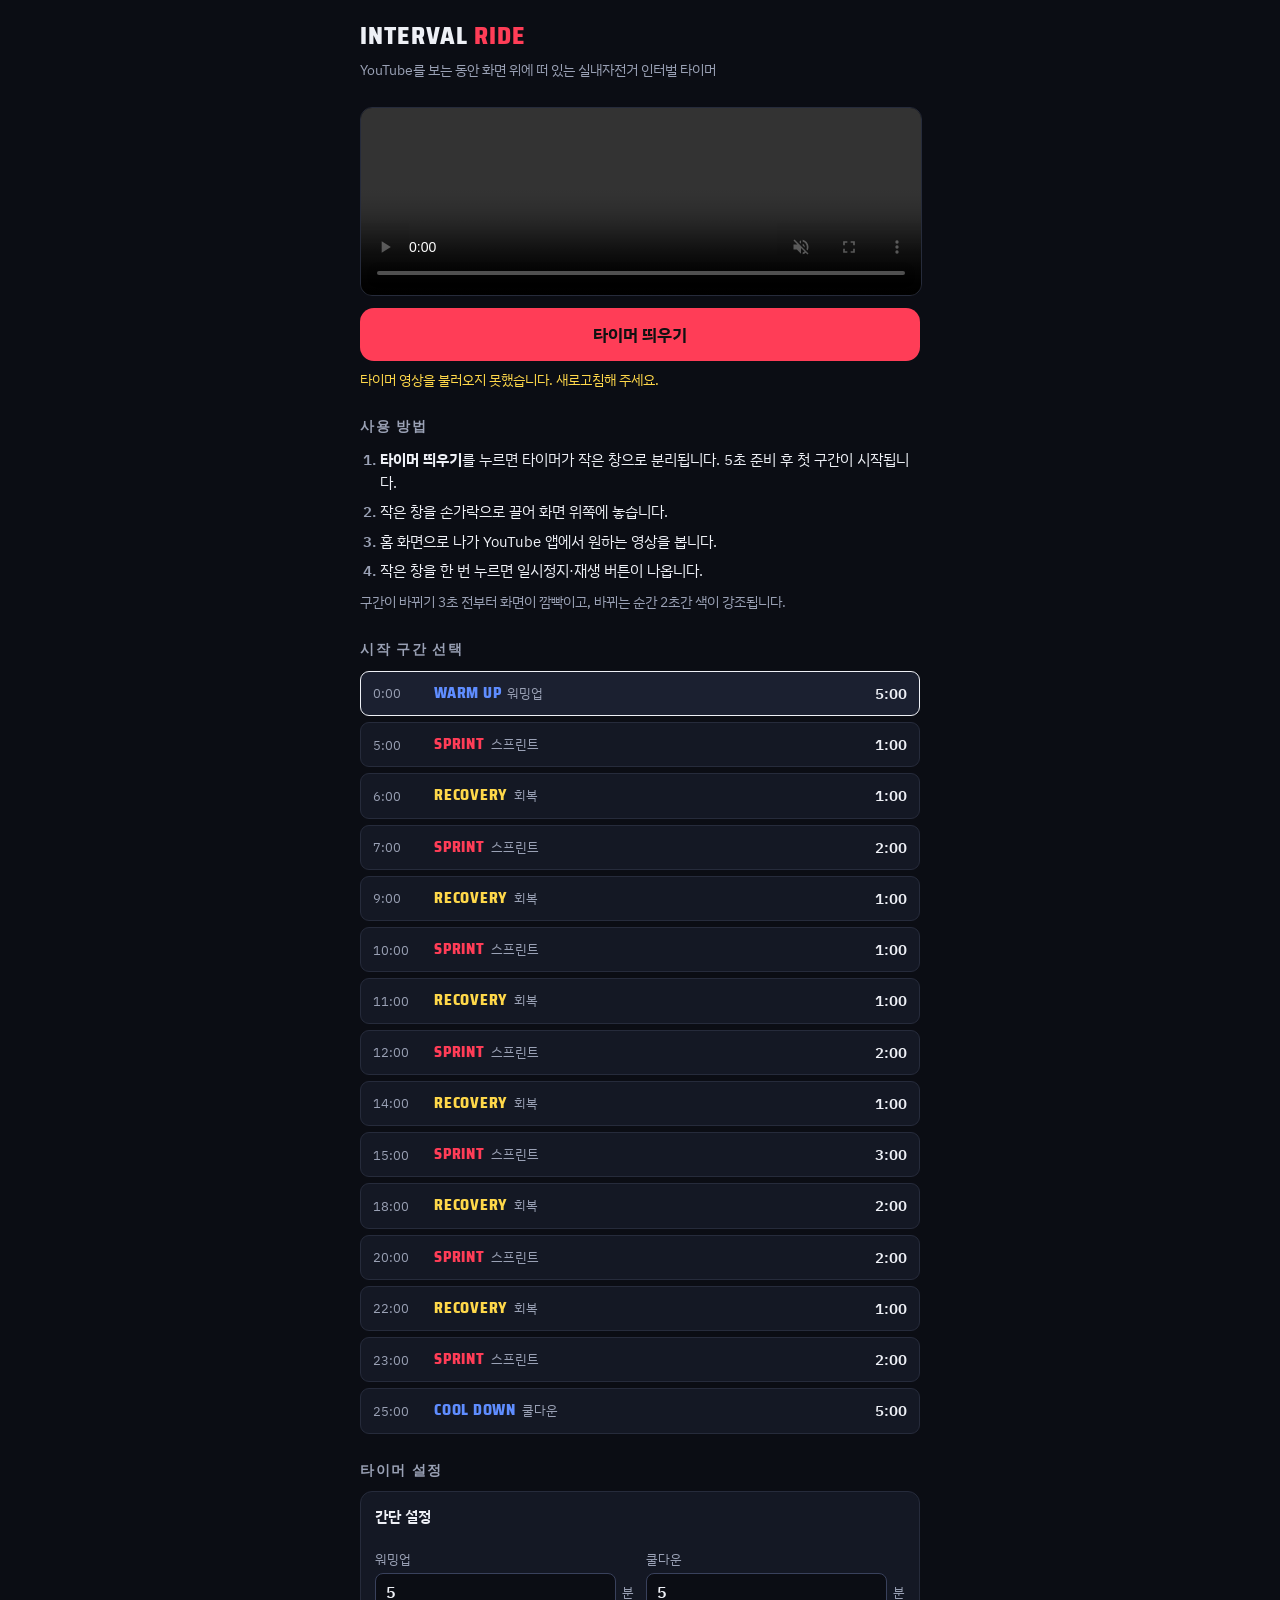
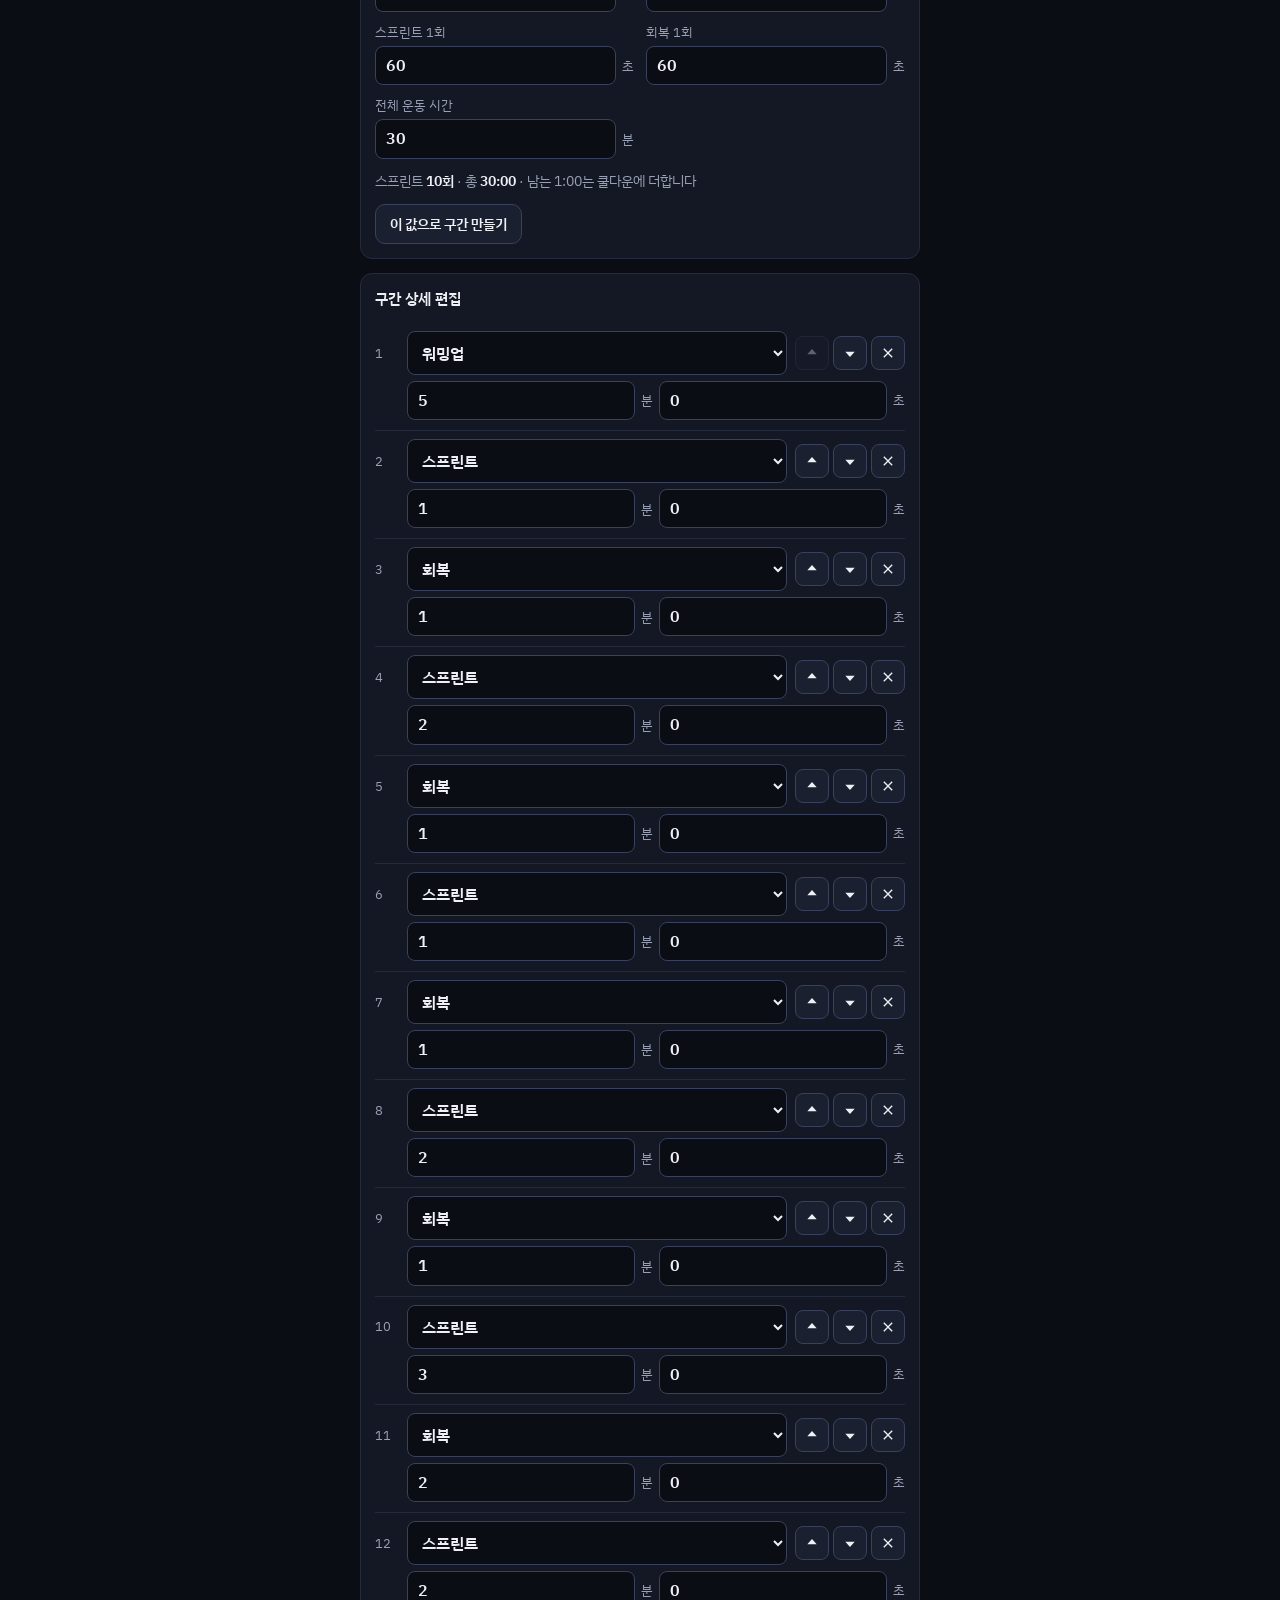
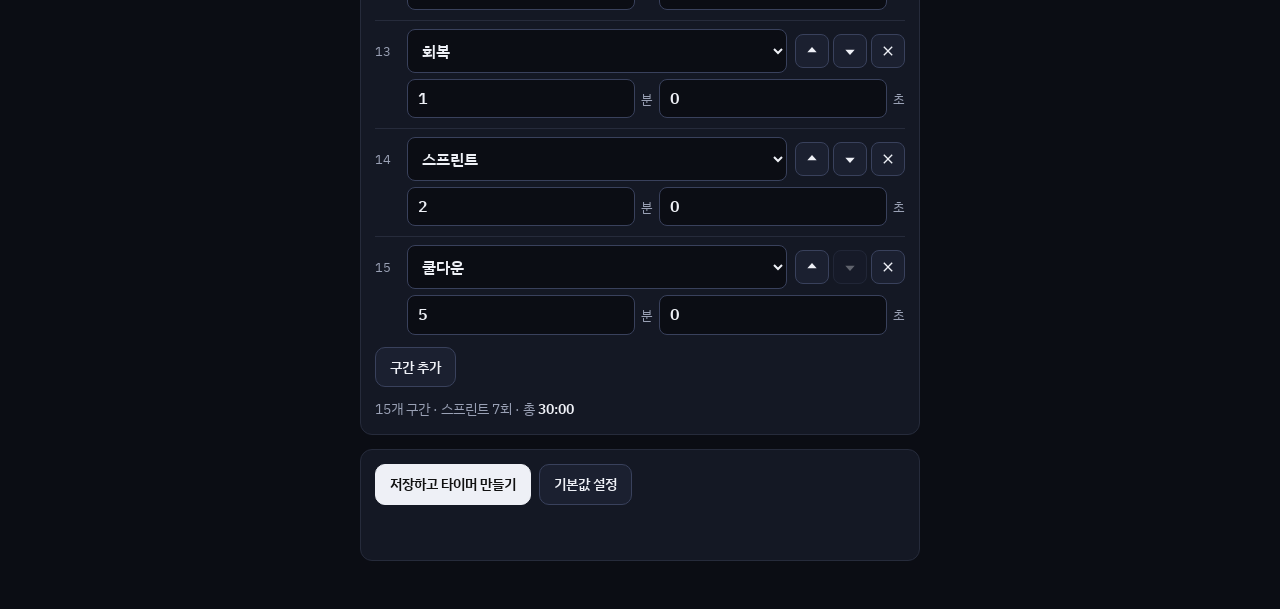
==== docs/index.html @ 30e79ac6 "Add standalone web app build for use without Claude mobile/build_app.py wraps the artifact page into" ====
<!doctype html>
<html lang="ko">
<head>
<meta charset="utf-8">
<meta name="viewport" content="width=device-width, initial-scale=1, viewport-fit=cover">
<meta name="apple-mobile-web-app-title" content="인터벌">
<meta name="theme-color" content="#0b0d14">
<link rel="apple-touch-icon" href="apple-touch-icon.png">
<link rel="manifest" href="manifest.webmanifest">
<style>html,body{margin:0}:root{padding-top:env(safe-area-inset-top,0px);padding-bottom:env(safe-area-inset-bottom,0px)}[hidden]{display:none!important}</style>
</head>
<body>
<title>Interval Ride</title>
<link rel="preconnect" href="https://fonts.googleapis.com">
<link rel="preconnect" href="https://fonts.gstatic.com" crossorigin>
<link rel="stylesheet" href="https://fonts.googleapis.com/css2?family=IBM+Plex+Sans+KR:wght@400;600&family=Saira+Semi+Condensed:wght@600;800&display=swap">
<style>
  /* 휴대폰 한 화면: 타이머 미리보기 → 띄우기 → 사용법 → 시작 구간 → 타이머 설정. 실내 운동용이라 어두운 테마 하나로 고정 */
  :root {
    --bg: #0b0d14;
    --panel: #141824;
    --panel-2: #1b2030;
    --line: #262b3b;
    --line-2: #39415c;
    --fg: #eef0f6;
    --muted: #9aa1b5;
    --warm: #5f8dff;
    --sprint: #ff3d57;
    --rec: #ffd84a;
    --ok: #4fe3a1;
    --font-display: "Saira Semi Condensed", "Arial Narrow", system-ui, sans-serif;
    --font-body: "IBM Plex Sans KR", "Apple SD Gothic Neo", "Malgun Gothic", system-ui, sans-serif;
    color-scheme: dark;
  }
  body { background: var(--bg); color: var(--fg); font-family: var(--font-body); font-size: 15px; line-height: 1.55; }
  .wrap { max-width: 560px; margin: 0 auto; padding-inline: 16px; padding-block: 18px 48px; display: flex; flex-direction: column; gap: 26px; }
  h1 { margin: 0; font-family: var(--font-display); font-weight: 800; font-size: 24px; letter-spacing: 0.04em; text-transform: uppercase; }
  h1 span { color: var(--sprint); }
  .lead { margin: 4px 0 0; color: var(--muted); font-size: 14px; }
  h2 { margin: 0 0 10px; font-family: var(--font-display); font-weight: 600; font-size: 14px; letter-spacing: 0.12em; text-transform: uppercase; color: var(--muted); }
  h3 { margin: 0 0 8px; font-size: 14.5px; font-weight: 600; }
  video { display: block; width: 100%; max-width: 100%; aspect-ratio: 3 / 1; background: #000; border-radius: 12px; border: 1px solid var(--line); }

  button { font-family: var(--font-body); }
  button:focus-visible, input:focus-visible, select:focus-visible { outline: 2px solid var(--fg); outline-offset: 2px; }
  .go {
    font-weight: 700; font-size: 17px; line-height: 1;
    color: #111; background: var(--sprint);
    border: 0; border-radius: 14px; padding: 18px; width: 100%; cursor: pointer;
  }
  .go:active { filter: brightness(0.92); }
  .go:disabled { background: var(--line-2); color: var(--muted); cursor: default; }
  .btn {
    font-weight: 600; font-size: 14px; line-height: 1.2;
    color: var(--fg); background: var(--panel-2);
    border: 1px solid var(--line-2); border-radius: 10px; padding: 11px 14px; cursor: pointer;
  }
  .btn.primary { background: var(--fg); color: #111; border-color: var(--fg); }
  .btn:disabled { opacity: 0.5; cursor: default; }
  .status { margin: 8px 0 0; min-height: 1.5em; font-size: 14px; color: var(--muted); }
  .status.err { color: var(--rec); }
  .status.ok { color: var(--ok); }

  ol.steps { margin: 0; padding-left: 1.3em; display: flex; flex-direction: column; gap: 6px; }
  ol.steps li::marker { color: var(--muted); font-weight: 600; }
  .note { margin: 10px 0 0; font-size: 13.5px; color: var(--muted); }

  .phases { list-style: none; margin: 0; padding: 0; display: flex; flex-direction: column; gap: 6px; }
  .phase {
    all: unset; box-sizing: border-box; width: 100%; cursor: pointer;
    display: grid; grid-template-columns: 3.4em 1fr auto; align-items: center; gap: 10px;
    padding: 10px 12px; border-radius: 9px;
    background: var(--panel); border: 1px solid var(--line);
    font-variant-numeric: tabular-nums;
  }
  .phase:focus-visible { outline: 2px solid var(--fg); outline-offset: 2px; }
  .phase .at { color: var(--muted); font-size: 13px; }
  .phase .name { font-family: var(--font-display); font-weight: 800; letter-spacing: 0.05em; }
  .phase .name small { font-family: var(--font-body); font-weight: 400; letter-spacing: 0; color: var(--muted); margin-left: 6px; font-size: 12.5px; }
  .phase .dur { font-weight: 600; }
  .is-now .phase { border-color: var(--fg); background: var(--panel-2); }
  .k-warmup, .k-cooldown { color: var(--warm); }
  .k-sprint { color: var(--sprint); }
  .k-recovery { color: var(--rec); }

  /* 설정 */
  .card { background: var(--panel); border: 1px solid var(--line); border-radius: 12px; padding: 14px; display: flex; flex-direction: column; gap: 12px; }
  .grid { display: grid; grid-template-columns: repeat(2, minmax(0, 1fr)); gap: 10px 12px; }
  .field { display: flex; flex-direction: column; gap: 4px; min-width: 0; }
  .field label { font-size: 13px; color: var(--muted); }
  .unit { display: flex; align-items: center; gap: 6px; }
  .unit span { color: var(--muted); font-size: 13px; }
  input[type="number"], select {
    font: 600 16px/1.2 var(--font-body);
    color: var(--fg); background: var(--bg);
    border: 1px solid var(--line-2); border-radius: 8px;
    padding: 9px 10px; width: 100%; min-width: 0; box-sizing: border-box;
    font-variant-numeric: tabular-nums;
  }
  .summary { margin: 0; font-size: 13.5px; color: var(--muted); }
  .summary b { color: var(--fg); font-weight: 600; }
  .actions { display: flex; flex-wrap: wrap; gap: 8px; }

  .edit-list { list-style: none; margin: 0; padding: 0; display: flex; flex-direction: column; gap: 8px; }
  .edit-row {
    display: grid;
    grid-template-columns: 1.6em minmax(0, 1fr) auto;
    grid-template-areas: "no kind tools" ". time time";
    gap: 6px 8px;
    align-items: center;
    padding-bottom: 10px;
    border-bottom: 1px solid var(--line);
  }
  .edit-row:last-child { border-bottom: 0; padding-bottom: 0; }
  .edit-row .no { grid-area: no; color: var(--muted); font-size: 13px; font-variant-numeric: tabular-nums; }
  .edit-row select { grid-area: kind; }
  .edit-row .time { grid-area: time; display: grid; grid-template-columns: minmax(0, 1fr) auto minmax(0, 1fr) auto; gap: 6px; align-items: center; }
  .edit-row .time span { color: var(--muted); font-size: 13px; }
  .edit-row .tools { grid-area: tools; display: flex; gap: 4px; }
  .icon-btn {
    width: 34px; height: 34px; display: grid; place-items: center;
    color: var(--fg); background: var(--panel-2);
    border: 1px solid var(--line-2); border-radius: 8px; cursor: pointer; padding: 0;
  }
  .icon-btn svg { width: 16px; height: 16px; fill: currentColor; }
  .icon-btn:disabled { opacity: 0.35; cursor: default; }

  progress { width: 100%; height: 8px; accent-color: var(--sprint); }
  .confirm { display: flex; flex-wrap: wrap; gap: 8px; align-items: center; font-size: 14px; }

  [hidden] { display: none !important; }
</style>

<div class="wrap">
  <header>
    <h1>Interval <span>Ride</span></h1>
    <p class="lead">YouTube를 보는 동안 화면 위에 떠 있는 실내자전거 인터벌 타이머</p>
  </header>

  <section aria-label="타이머">
    <video id="v" src="interval-ride-pip.mp4" muted playsinline webkit-playsinline preload="auto" controls></video>
    <div style="margin-top:12px">
      <button type="button" class="go" id="go">타이머 띄우기</button>
      <p class="status" id="status" role="status"></p>
    </div>
  </section>

  <section>
    <h2>사용 방법</h2>
    <ol class="steps">
      <li><b>타이머 띄우기</b>를 누르면 타이머가 작은 창으로 분리됩니다. 5초 준비 후 첫 구간이 시작됩니다.</li>
      <li>작은 창을 손가락으로 끌어 화면 위쪽에 놓습니다.</li>
      <li>홈 화면으로 나가 YouTube 앱에서 원하는 영상을 봅니다.</li>
      <li>작은 창을 한 번 누르면 일시정지·재생 버튼이 나옵니다.</li>
    </ol>
    <p class="note">구간이 바뀌기 3초 전부터 화면이 깜빡이고, 바뀌는 순간 2초간 색이 강조됩니다.</p>
  </section>

  <section>
    <h2 id="phases-h">시작 구간 선택</h2>
    <ol class="phases" id="phases" aria-labelledby="phases-h"></ol>
  </section>

  <section>
    <h2>타이머 설정</h2>
    <div style="display:flex;flex-direction:column;gap:14px">

      <div class="card">
        <h3>간단 설정</h3>
        <div class="grid">
          <div class="field">
            <label for="q-warm">워밍업</label>
            <div class="unit"><input type="number" id="q-warm" min="0" max="30" step="1" inputmode="numeric" value="5"><span>분</span></div>
          </div>
          <div class="field">
            <label for="q-cool">쿨다운</label>
            <div class="unit"><input type="number" id="q-cool" min="0" max="30" step="1" inputmode="numeric" value="5"><span>분</span></div>
          </div>
          <div class="field">
            <label for="q-sprint">스프린트 1회</label>
            <div class="unit"><input type="number" id="q-sprint" min="5" max="600" step="5" inputmode="numeric" value="60"><span>초</span></div>
          </div>
          <div class="field">
            <label for="q-rec">회복 1회</label>
            <div class="unit"><input type="number" id="q-rec" min="5" max="600" step="5" inputmode="numeric" value="60"><span>초</span></div>
          </div>
          <div class="field">
            <label for="q-total">전체 운동 시간</label>
            <div class="unit"><input type="number" id="q-total" min="5" max="120" step="1" inputmode="numeric" value="30"><span>분</span></div>
          </div>
        </div>
        <p class="summary" id="q-summary"></p>
        <div class="actions">
          <button type="button" class="btn" id="q-apply">이 값으로 구간 만들기</button>
        </div>
      </div>

      <div class="card">
        <h3>구간 상세 편집</h3>
        <ol class="edit-list" id="edit-list"></ol>
        <div class="actions">
          <button type="button" class="btn" id="add">구간 추가</button>
        </div>
        <p class="summary" id="e-summary"></p>
      </div>

      <div class="card">
        <div class="actions">
          <button type="button" class="btn primary" id="build">저장하고 타이머 만들기</button>
          <button type="button" class="btn" id="reset">기본값 설정</button>
        </div>
        <div class="confirm" id="reset-confirm" hidden>
          <span>원본 영상 구성(30분, 15구간)으로 되돌릴까요?</span>
          <button type="button" class="btn" id="reset-yes">되돌리기</button>
          <button type="button" class="btn" id="reset-no">취소</button>
        </div>
        <progress id="prog" max="1" value="0" hidden></progress>
        <p class="status" id="b-status" role="status"></p>
      </div>
    </div>
  </section>
</div>

<script>
(function () {
  'use strict';

  // ---------- 기본 구성 (원본 영상과 동일, 총 30분) ----------
  var DEFAULT = [
    ['warmup', 300], ['sprint', 60], ['recovery', 60], ['sprint', 120], ['recovery', 60],
    ['sprint', 60], ['recovery', 60], ['sprint', 120], ['recovery', 60], ['sprint', 180],
    ['recovery', 120], ['sprint', 120], ['recovery', 60], ['sprint', 120], ['cooldown', 300]
  ];
  var LEAD = 5, TAIL = 10, FPS = 2;
  var KINDS = {
    warmup: { label: 'WARM UP', ko: '워밍업', color: '#5f8dff' },
    sprint: { label: 'SPRINT', ko: '스프린트', color: '#ff3d57' },
    recovery: { label: 'RECOVERY', ko: '회복', color: '#ffd84a' },
    cooldown: { label: 'COOL DOWN', ko: '쿨다운', color: '#5f8dff' }
  };
  var STORE = 'intervalRide.program';
  var MAX_TOTAL = 120 * 60;

  var $ = function (id) { return document.getElementById(id); };
  var v = $('v'), go = $('go'), statusEl = $('status'), list = $('phases');

  function say(el, msg, kind) { el.textContent = msg; el.className = 'status' + (kind ? ' ' + kind : ''); }
  function mmss(s) { return Math.floor(s / 60) + ':' + String(s % 60).padStart(2, '0'); }
  function totalOf(p) { return p.reduce(function (a, x) { return a + x[1]; }, 0); }
  function isDefault(p) { return JSON.stringify(p) === JSON.stringify(DEFAULT); }
  function startsOf(p) { var s = [], a = 0; p.forEach(function (x) { s.push(a); a += x[1]; }); return s; }
  function clone(p) { return p.map(function (x) { return [x[0], x[1]]; }); }

  function valid(p) {
    if (!Array.isArray(p) || !p.length) return false;
    return p.every(function (x) { return KINDS[x[0]] && x[1] >= 1 && x[1] <= 3600; }) && totalOf(p) <= MAX_TOTAL;
  }

  // 저장된 구성 (타이머로 쓰이는 것) 과 편집 중인 구성
  var active = DEFAULT;
  try {
    var saved = JSON.parse(localStorage.getItem(STORE) || 'null');
    if (valid(saved)) active = saved;
  } catch (e) { /* 기본값 사용 */ }
  var draft = clone(active);

  // ---------- 시작 구간 목록 ----------
  var rows = [];
  function renderPhases() {
    list.innerHTML = '';
    var st = startsOf(active);
    rows = active.map(function (p, i) {
      var li = document.createElement('li');
      var b = document.createElement('button');
      b.type = 'button';
      b.className = 'phase';
      b.innerHTML = '<span class="at">' + mmss(st[i]) + '</span>' +
        '<span class="name k-' + p[0] + '">' + KINDS[p[0]].label + '<small>' + KINDS[p[0]].ko + '</small></span>' +
        '<span class="dur">' + mmss(p[1]) + '</span>';
      b.addEventListener('click', function () {
        if (!v.src) return;
        v.currentTime = i === 0 ? 0 : LEAD + st[i];
        say(statusEl, KINDS[p[0]].label + ' (' + mmss(st[i]) + ')부터 시작하도록 맞췄습니다. 타이머 띄우기를 누르세요.');
        highlight();
      });
      li.appendChild(b);
      list.appendChild(li);
      return li;
    });
    highlight();
  }
  function highlight() {
    var st = startsOf(active), e = v.currentTime - LEAD, idx = 0;
    for (var i = 0; i < st.length; i++) if (st[i] <= e) idx = i;
    rows.forEach(function (li, i) { li.classList.toggle('is-now', i === idx); });
  }
  v.addEventListener('timeupdate', highlight);

  // ---------- 작은 창(PiP) ----------
  var PIP_OK = '작은 창으로 띄웠습니다. 위쪽으로 옮긴 뒤 YouTube를 여세요.';
  go.addEventListener('click', function () {
    v.muted = true;
    var playing = v.play();
    if (playing && playing.catch) playing.catch(function () {});
    try {
      if (typeof v.webkitSupportsPresentationMode === 'function' && v.webkitSupportsPresentationMode('picture-in-picture')) {
        v.webkitSetPresentationMode('picture-in-picture');
        say(statusEl, PIP_OK);
        return;
      }
      if (document.pictureInPictureEnabled && typeof v.requestPictureInPicture === 'function') {
        v.requestPictureInPicture().then(function () { say(statusEl, PIP_OK); }, pipFail);
        return;
      }
    } catch (e) { /* 아래 안내 */ }
    // Safari에서 페이지가 claude.ai 안에 들어가 있으면 작은 창을 바로 열 수 없음 → 전체화면 플레이어로 열고 그 안의 PiP 버튼을 쓰게 함
    if (openFullscreen()) {
      say(statusEl, '전체화면 플레이어가 열렸습니다. 왼쪽 위의 작은 창(PiP) 버튼을 누르면 타이머가 작은 창으로 떠 있습니다.');
      return;
    }
    pipFail();
  });
  function openFullscreen() {
    try {
      if (typeof v.webkitEnterFullscreen === 'function') { v.webkitEnterFullscreen(); return true; }
      if (typeof v.requestFullscreen === 'function') { v.requestFullscreen().catch(function () {}); return true; }
    } catch (e) { /* 아래 안내 */ }
    return false;
  }
  function pipFail() {
    say(statusEl, '이 화면에서는 작은 창을 바로 열 수 없습니다. 영상 왼쪽 위의 전체화면 버튼을 누른 뒤, 전체화면 플레이어의 작은 창(PiP) 버튼을 눌러 주세요.', 'err');
  }
  v.addEventListener('enterpictureinpicture', function () { say(statusEl, PIP_OK); });
  v.addEventListener('error', function () {
    if (v.getAttribute('src')) say(statusEl, '타이머 영상을 불러오지 못했습니다. 새로고침해 주세요.', 'err');
  });

  // ---------- 간단 설정 ----------
  var qIds = ['q-warm', 'q-cool', 'q-sprint', 'q-rec', 'q-total'];
  function num(id) { var n = parseInt($(id).value, 10); return isFinite(n) ? n : 0; }
  function quickProgram() {
    var warm = Math.max(0, num('q-warm')) * 60, cool = Math.max(0, num('q-cool')) * 60;
    var sp = Math.max(5, num('q-sprint')), rc = Math.max(5, num('q-rec'));
    var total = Math.min(MAX_TOTAL, Math.max(1, num('q-total')) * 60);
    var room = total - warm - cool;
    var rounds = Math.floor((room + rc) / (sp + rc)); // 마지막 스프린트 뒤 회복은 생략 가능
    if (rounds < 1) return { error: '전체 운동 시간이 워밍업과 쿨다운을 더한 시간보다 길어야 합니다.' };
    var p = [];
    if (warm) p.push(['warmup', warm]);
    for (var i = 0; i < rounds; i++) {
      p.push(['sprint', sp]);
      if (i < rounds - 1) p.push(['recovery', rc]);
    }
    var used = totalOf(p) + cool;
    var extra = total - used; // 남는 시간은 쿨다운에 더해 전체 시간을 정확히 맞춤
    if (cool + extra > 0) p.push(['cooldown', cool + extra]);
    return { program: p, rounds: rounds, extra: extra };
  }
  function renderQuick() {
    var r = quickProgram();
    var el = $('q-summary');
    if (r.error) { el.textContent = r.error; return; }
    el.innerHTML = '스프린트 <b>' + r.rounds + '회</b> · 총 <b>' + mmss(totalOf(r.program)) + '</b>' +
      (r.extra > 0 ? ' · 남는 ' + mmss(r.extra) + '는 쿨다운에 더합니다' : '');
  }
  qIds.forEach(function (id) { $(id).addEventListener('input', renderQuick); });
  $('q-apply').addEventListener('click', function () {
    var r = quickProgram();
    if (r.error) { say($('b-status'), r.error, 'err'); return; }
    draft = r.program;
    renderEditor();
    say($('b-status'), '구간 상세 편집에 반영했습니다. 확인 후 저장하고 타이머 만들기를 누르세요.');
  });

  // ---------- 상세 편집 ----------
  var ICON = {
    up: '<svg viewBox="0 0 24 24"><path d="M12 6l7 8h-14z"/></svg>',
    down: '<svg viewBox="0 0 24 24"><path d="M12 18l-7-8h14z"/></svg>',
    del: '<svg viewBox="0 0 24 24"><path d="M6.4 5 12 10.6 17.6 5 19 6.4 13.4 12l5.6 5.6-1.4 1.4-5.6-5.6L6.4 19 5 17.6l5.6-5.6L5 6.4z"/></svg>'
  };
  var editList = $('edit-list');
  function renderEditor() {
    editList.innerHTML = '';
    draft.forEach(function (p, i) {
      var li = document.createElement('li');
      li.className = 'edit-row';
      var opts = Object.keys(KINDS).map(function (k) {
        return '<option value="' + k + '"' + (k === p[0] ? ' selected' : '') + '>' + KINDS[k].ko + '</option>';
      }).join('');
      li.innerHTML =
        '<span class="no">' + (i + 1) + '</span>' +
        '<select id="e-kind-' + i + '" aria-label="' + (i + 1) + '번 구간 종류">' + opts + '</select>' +
        '<span class="time">' +
          '<input type="number" id="e-min-' + i + '" min="0" max="60" inputmode="numeric" value="' + Math.floor(p[1] / 60) + '" aria-label="' + (i + 1) + '번 구간 분"><span>분</span>' +
          '<input type="number" id="e-sec-' + i + '" min="0" max="59" inputmode="numeric" value="' + (p[1] % 60) + '" aria-label="' + (i + 1) + '번 구간 초"><span>초</span>' +
        '</span>' +
        '<span class="tools">' +
          '<button type="button" class="icon-btn" data-act="up" aria-label="위로"' + (i === 0 ? ' disabled' : '') + '>' + ICON.up + '</button>' +
          '<button type="button" class="icon-btn" data-act="down" aria-label="아래로"' + (i === draft.length - 1 ? ' disabled' : '') + '>' + ICON.down + '</button>' +
          '<button type="button" class="icon-btn" data-act="del" aria-label="삭제"' + (draft.length === 1 ? ' disabled' : '') + '>' + ICON.del + '</button>' +
        '</span>';
      li.querySelector('select').addEventListener('change', function (ev) { draft[i][0] = ev.target.value; renderEditSummary(); });
      li.querySelectorAll('input').forEach(function (inp) {
        inp.addEventListener('input', function () {
          var m = Math.max(0, parseInt(li.querySelector('#e-min-' + i).value, 10) || 0);
          var s = Math.max(0, parseInt(li.querySelector('#e-sec-' + i).value, 10) || 0);
          draft[i][1] = m * 60 + s;
          renderEditSummary();
        });
      });
      li.querySelector('.tools').addEventListener('click', function (ev) {
        var b = ev.target.closest('button');
        if (!b || b.disabled) return;
        var act = b.dataset.act;
        if (act === 'up') { var t = draft[i - 1]; draft[i - 1] = draft[i]; draft[i] = t; }
        else if (act === 'down') { var u = draft[i + 1]; draft[i + 1] = draft[i]; draft[i] = u; }
        else if (act === 'del') draft.splice(i, 1);
        renderEditor();
      });
      editList.appendChild(li);
    });
    renderEditSummary();
  }
  function renderEditSummary() {
    var sprints = draft.filter(function (x) { return x[0] === 'sprint'; }).length;
    var t = totalOf(draft);
    var bad = draft.some(function (x) { return x[1] < 1; });
    $('e-summary').innerHTML = draft.length + '개 구간 · 스프린트 ' + sprints + '회 · 총 <b>' + mmss(t) + '</b>' +
      (bad ? ' · 0초인 구간이 있습니다' : '') + (t > MAX_TOTAL ? ' · 최대 120분까지 가능합니다' : '');
  }
  $('add').addEventListener('click', function () {
    var last = draft[draft.length - 1];
    var kind = last && last[0] === 'sprint' ? 'recovery' : 'sprint';
    draft.push([kind, 60]);
    renderEditor();
  });

  // ---------- 기본값 ----------
  $('reset').addEventListener('click', function () { $('reset-confirm').hidden = false; });
  $('reset-no').addEventListener('click', function () { $('reset-confirm').hidden = true; });
  $('reset-yes').addEventListener('click', function () {
    $('reset-confirm').hidden = true;
    draft = clone(DEFAULT);
    [['q-warm', 5], ['q-cool', 5], ['q-sprint', 60], ['q-rec', 60], ['q-total', 30]].forEach(function (x) { $(x[0]).value = x[1]; });
    renderQuick();
    renderEditor();
    activate(DEFAULT, null);
    saveProgram(null);
    say($('b-status'), '기본값(원본 영상 구성)으로 되돌렸습니다.', 'ok');
  });

  // ---------- 타이머 영상 만들기 (기기 안에서 바로 인코딩) ----------
  var blobUrl = null;
  function activate(p, url) {
    active = clone(p);
    if (blobUrl && blobUrl !== url) URL.revokeObjectURL(blobUrl);
    blobUrl = url;
    v.src = url || 'interval-ride-pip.mp4';
    v.load();
    renderPhases();
  }

  function frameState(p, st, total, t) {
    if (t < LEAD) {
      var first = p[0];
      return { col: '#5f8dff', frac: t / LEAD, time: String(Math.ceil(LEAD - t)), label: 'READY',
        sub: '1/' + p.length + ' · NEXT ' + KINDS[first[0]].label + ' ' + mmss(first[1]), flash: null };
    }
    if (t >= LEAD + total) {
      return { col: '#4fe3a1', frac: 1, time: pad(total), label: 'FINISH', sub: mmss(total) + ' COMPLETE', flash: null };
    }
    var e = t - LEAD, i = 0;
    for (var j = 0; j < st.length; j++) if (st[j] <= e) i = j;
    var k = p[i], into = e - st[i], rem = k[1] - into, nx = p[i + 1];
    var flash = null;
    if (into < 2) flash = KINDS[k[0]].color;
    else if (rem <= 3 && nx && Math.floor(rem * 2) % 2 === 1) flash = KINDS[nx[0]].color;
    return {
      col: KINDS[k[0]].color, frac: into / k[1], time: pad(rem), label: KINDS[k[0]].label, flash: flash,
      sub: (i + 1) + '/' + p.length + ' · ' + (nx ? 'NEXT ' + KINDS[nx[0]].label + ' ' + mmss(nx[1]) : 'LAST INTERVAL')
    };
  }
  function pad(s) {
    s = Math.max(0, Math.ceil(s - 1e-9));
    return String(Math.floor(s / 60)).padStart(2, '0') + ':' + String(s % 60).padStart(2, '0');
  }
  function mix(hex, a) {
    var n = parseInt(hex.slice(1), 16), bg = [11, 13, 20];
    var c = [(n >> 16) & 255, (n >> 8) & 255, n & 255];
    return 'rgb(' + c.map(function (x, i) { return Math.round(bg[i] * (1 - a) + x * a); }).join(',') + ')';
  }
  var SANS = '-apple-system, "SF Pro Display", "Helvetica Neue", Arial, sans-serif';
  function draw(ctx, s) {
    var W = 720, H = 240, cx = 120, cy = 120;
    ctx.fillStyle = s.flash ? mix(s.flash, 0.3) : '#0b0d14';
    ctx.fillRect(0, 0, W, H);
    ctx.fillStyle = '#141824';
    ctx.beginPath(); ctx.arc(cx, cy, 104, 0, Math.PI * 2); ctx.fill();
    ctx.lineWidth = 13; ctx.lineCap = 'butt';
    ctx.strokeStyle = '#2e3342';
    ctx.beginPath(); ctx.arc(cx, cy, 90, 0, Math.PI * 2); ctx.stroke();
    if (s.frac > 0) {
      ctx.strokeStyle = s.col;
      ctx.beginPath(); ctx.arc(cx, cy, 90, -Math.PI / 2, -Math.PI / 2 + Math.PI * 2 * Math.min(1, s.frac)); ctx.stroke();
    }
    ctx.fillStyle = '#ffffff'; ctx.textAlign = 'center'; ctx.textBaseline = 'middle';
    ctx.font = '700 46px ' + SANS;
    ctx.fillText(s.time, cx, cy + 2);
    ctx.textAlign = 'left'; ctx.textBaseline = 'alphabetic';
    ctx.fillStyle = '#cdd2de'; ctx.font = '600 25px ' + SANS;
    ctx.fillText(s.sub, 252, 82, W - 270);
    ctx.fillStyle = s.col; ctx.font = '800 74px ' + SANS;
    ctx.fillText(s.label, 252, 170, W - 270);
  }

  var muxerReady = null;
  function loadMuxer() {
    if (window.Mp4Muxer) return Promise.resolve();
    if (muxerReady) return muxerReady;
    muxerReady = new Promise(function (resolve, reject) {
      var s = document.createElement('script');
      s.src = 'https://cdn.jsdelivr.net/npm/mp4-muxer@5.1.3/build/mp4-muxer.js';
      s.onload = function () { resolve(); };
      s.onerror = function () { muxerReady = null; reject(new Error('muxer')); };
      document.head.appendChild(s);
    });
    return muxerReady;
  }

  function encode(p, onProgress) {
    var W = 720, H = 240;
    var config = { codec: 'avc1.42001f', width: W, height: H, bitrate: 250000, framerate: FPS };
    if (typeof VideoEncoder === 'undefined') return Promise.reject(new Error('unsupported'));
    return VideoEncoder.isConfigSupported(config).then(function (sup) {
      if (!sup || !sup.supported) throw new Error('unsupported');
      return loadMuxer();
    }).then(function () {
      var muxer = new Mp4Muxer.Muxer({
        target: new Mp4Muxer.ArrayBufferTarget(),
        video: { codec: 'avc', width: W, height: H, frameRate: FPS },
        fastStart: 'in-memory'
      });
      var failed = null;
      var enc = new VideoEncoder({
        output: function (chunk, meta) { muxer.addVideoChunk(chunk, meta); },
        error: function (e) { failed = e; }
      });
      enc.configure(config);
      var canvas = document.createElement('canvas');
      canvas.width = W; canvas.height = H;
      var ctx = canvas.getContext('2d');
      var st = startsOf(p), total = totalOf(p);
      var n = (LEAD + total + TAIL) * FPS, i = 0, step = 1e6 / FPS;
      return new Promise(function (resolve, reject) {
        function chunk() {
          if (failed) { reject(failed); return; }
          var until = Math.min(n, i + 40);
          for (; i < until; i++) {
            draw(ctx, frameState(p, st, total, i / FPS));
            var f = new VideoFrame(canvas, { timestamp: Math.round(i * step), duration: Math.round(step) });
            enc.encode(f, { keyFrame: i % (FPS * 10) === 0 });
            f.close();
          }
          onProgress(i / n);
          if (i < n) { setTimeout(chunk, enc.encodeQueueSize > 20 ? 30 : 0); return; }
          enc.flush().then(function () {
            enc.close();
            muxer.finalize();
            resolve(new Blob([muxer.target.buffer], { type: 'video/mp4' }));
          }, reject);
        }
        chunk();
      });
    });
  }

  var building = false;
  $('build').addEventListener('click', function () {
    if (building) return;
    var bs = $('b-status');
    if (!valid(draft) || draft.some(function (x) { return x[1] < 1; })) {
      say(bs, '구간 길이는 1초 이상, 전체는 120분 이하로 맞춰 주세요.', 'err');
      return;
    }
    var p = clone(draft);
    if (isDefault(p)) {
      saveProgram(null);
      activate(DEFAULT, null);
      say(bs, '기본 구성을 사용합니다. 위로 올라가 타이머 띄우기를 누르세요.', 'ok');
      return;
    }
    building = true;
    $('build').disabled = go.disabled = true;
    var prog = $('prog');
    prog.hidden = false; prog.value = 0;
    say(bs, '타이머를 만드는 중입니다. 잠시만 기다려 주세요.');
    encode(p, function (r) { prog.value = r; }).then(function (blob) {
      activate(p, URL.createObjectURL(blob));
      saveProgram(p);
      say(bs, '완성했습니다 (총 ' + mmss(totalOf(p)) + '). 위로 올라가 타이머 띄우기를 누르세요.', 'ok');
    }, function (err) {
      say(bs, err && err.message === 'unsupported'
        ? '이 기기의 브라우저는 타이머 영상 만들기를 지원하지 않습니다. iOS 16.4 이상 Safari에서 열어 주세요.'
        : err && err.message === 'muxer'
          ? '필요한 구성 요소를 불러오지 못했습니다. 인터넷 연결을 확인한 뒤 다시 눌러 주세요.'
          : '타이머를 만들지 못했습니다. 다시 시도해 주세요.', 'err');
    }).then(function () {
      building = false;
      $('build').disabled = go.disabled = false;
      prog.hidden = true;
      afterBuild();
    });
  });

  // ---------- 설정 저장 ----------
  // 브라우저 저장소는 앱을 닫으면 지워질 수 있어서, 계정별 비공개 저장소(db)에도 함께 저장하고 열 때 그쪽을 우선함
  var remoteRef = null;
  var remoteReady = (window.claude && typeof window.claude.use === 'function')
    ? Promise.all([window.claude.use('db'), window.claude.use('user')]).then(function (r) {
        var db = r[0], user = r[1];
        if (!db || !user) return null;
        return user.id().then(function (id) {
          remoteRef = id ? db.doc('data/users/' + id + '/program') : null;
          return remoteRef;
        });
      }).catch(function () { return null; })
    : Promise.resolve(null);

  function saveProgram(p) {
    try {
      if (p) localStorage.setItem(STORE, JSON.stringify(p));
      else localStorage.removeItem(STORE);
    } catch (e) { /* 무시 */ }
    remoteReady.then(function (ref) {
      if (ref) return ref.set({ program: p ? JSON.stringify(p) : '', savedAt: Date.now() });
    }).catch(function () { /* 브라우저 저장소에는 남아 있음 */ });
  }

  function loadRemote() {
    return remoteReady.then(function (ref) {
      if (!ref) return undefined;
      return ref.get().then(function (snap) {
        if (!snap.exists) return undefined;
        var raw = (snap.data() || {}).program;
        if (!raw) return null; // 기본값으로 저장된 상태
        var p = JSON.parse(raw);
        return valid(p) ? p : undefined;
      });
    }).catch(function () { return undefined; });
  }

  // 저장된 사용자 구성은 페이지를 열 때마다 타이머 영상을 다시 만듦
  var pending = null;
  function buildSaved(p) {
    if (building) { pending = p; return; }
    draft = clone(p);
    renderEditor();
    say(statusEl, '저장된 사용자 구성(' + mmss(totalOf(p)) + ')으로 타이머를 준비하는 중입니다.');
    v.removeAttribute('src');
    booting = true;
    $('build').click();
  }
  var booting = false;
  function afterBuild() {
    if (booting) {
      booting = false;
      if (blobUrl) say(statusEl, '사용자 구성(' + mmss(totalOf(active)) + ')이 준비되었습니다.', 'ok');
      else { activate(DEFAULT, null); say(statusEl, '사용자 구성을 만들지 못해 기본 구성을 불러왔습니다. 아래 저장하고 타이머 만들기를 다시 눌러 주세요.', 'err'); }
    }
    if (pending) { var p = pending; pending = null; buildSaved(p); }
  }

  // ---------- 시작 ----------
  renderQuick();
  renderEditor();
  renderPhases();
  var localProgram = isDefault(active) ? null : clone(active);
  if (localProgram) buildSaved(localProgram);
  loadRemote().then(function (p) {
    if (p === undefined) {
      // 계정 저장소에 아직 없으면 이 기기의 설정을 올려 둠
      if (localProgram) saveProgram(localProgram);
      return;
    }
    if (JSON.stringify(p) === JSON.stringify(localProgram)) return;
    try {
      if (p) localStorage.setItem(STORE, JSON.stringify(p));
      else localStorage.removeItem(STORE);
    } catch (e) { /* 무시 */ }
    if (p) buildSaved(p);
    else if (localProgram) {
      // 다른 곳에서 기본값으로 되돌린 경우
      pending = null;
      draft = clone(DEFAULT);
      renderEditor();
      if (!building) activate(DEFAULT, null);
    }
  });
})();
</script>

</body>
</html>
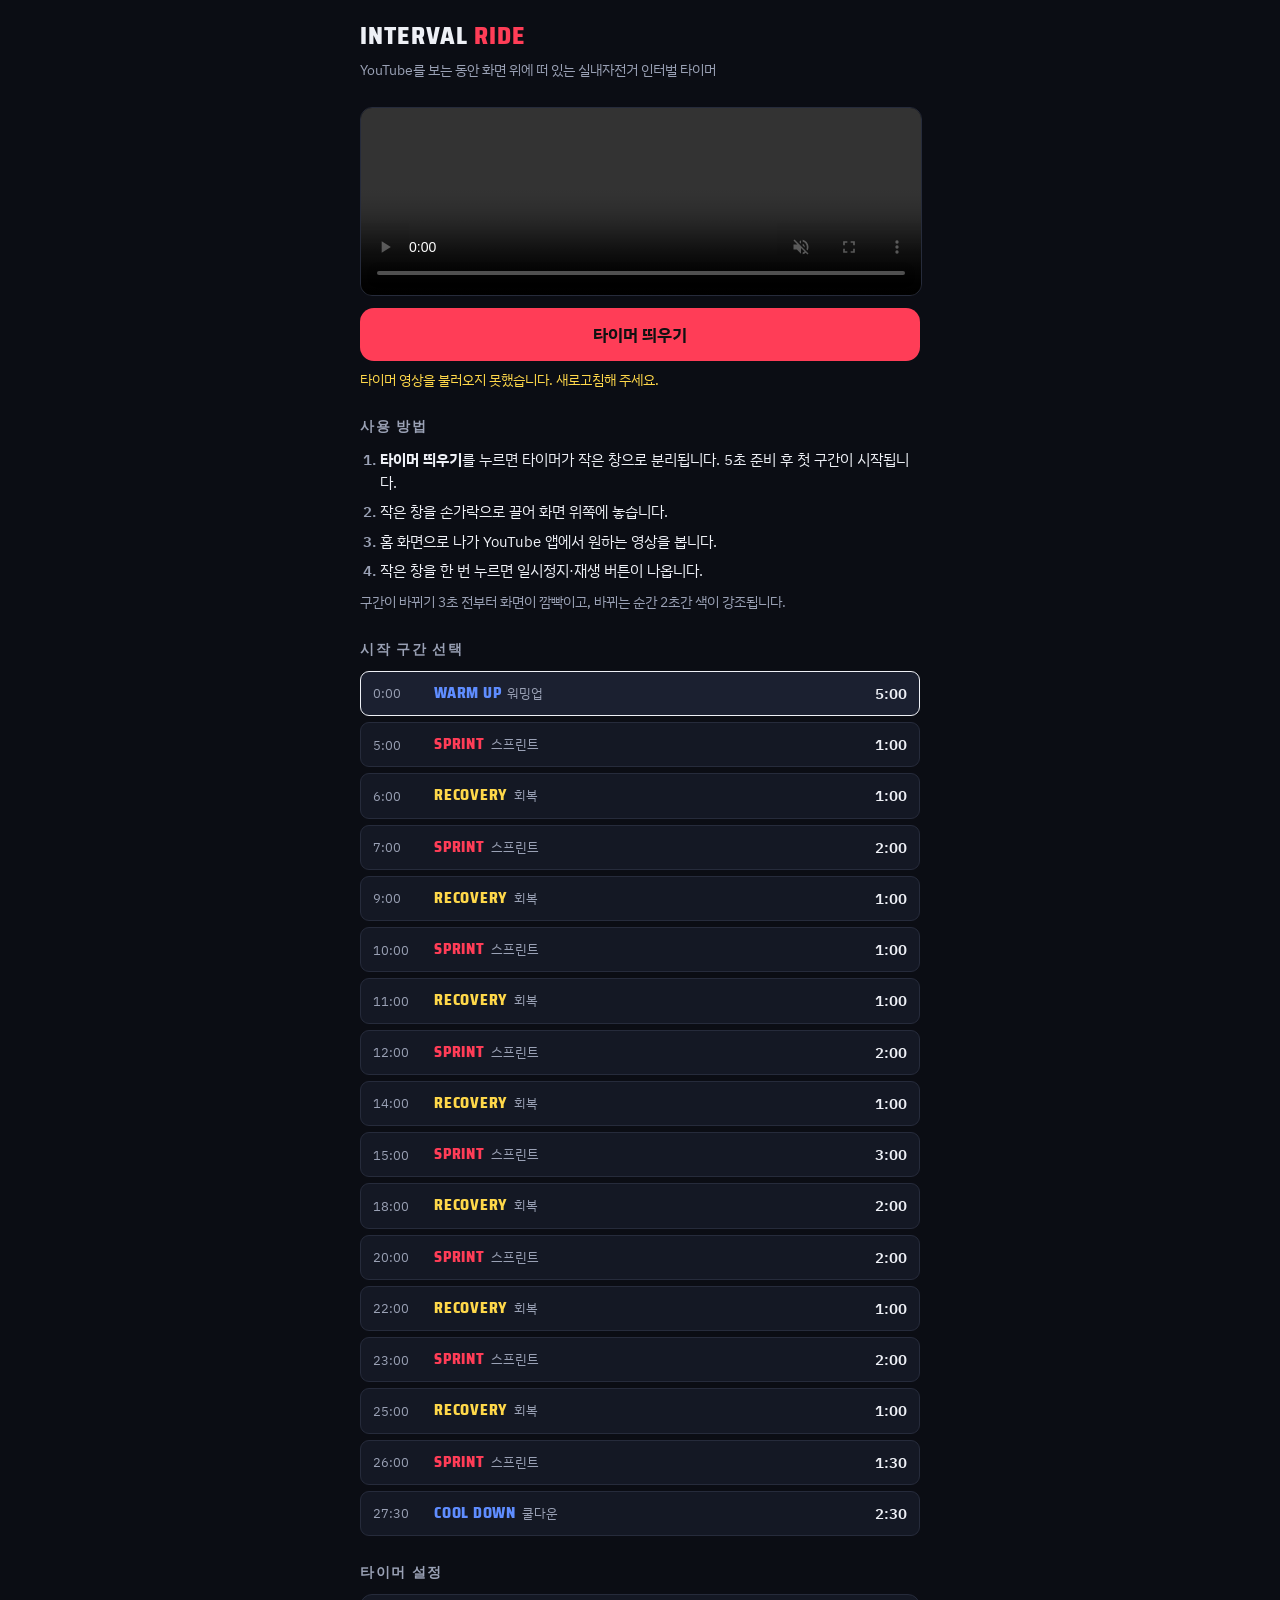
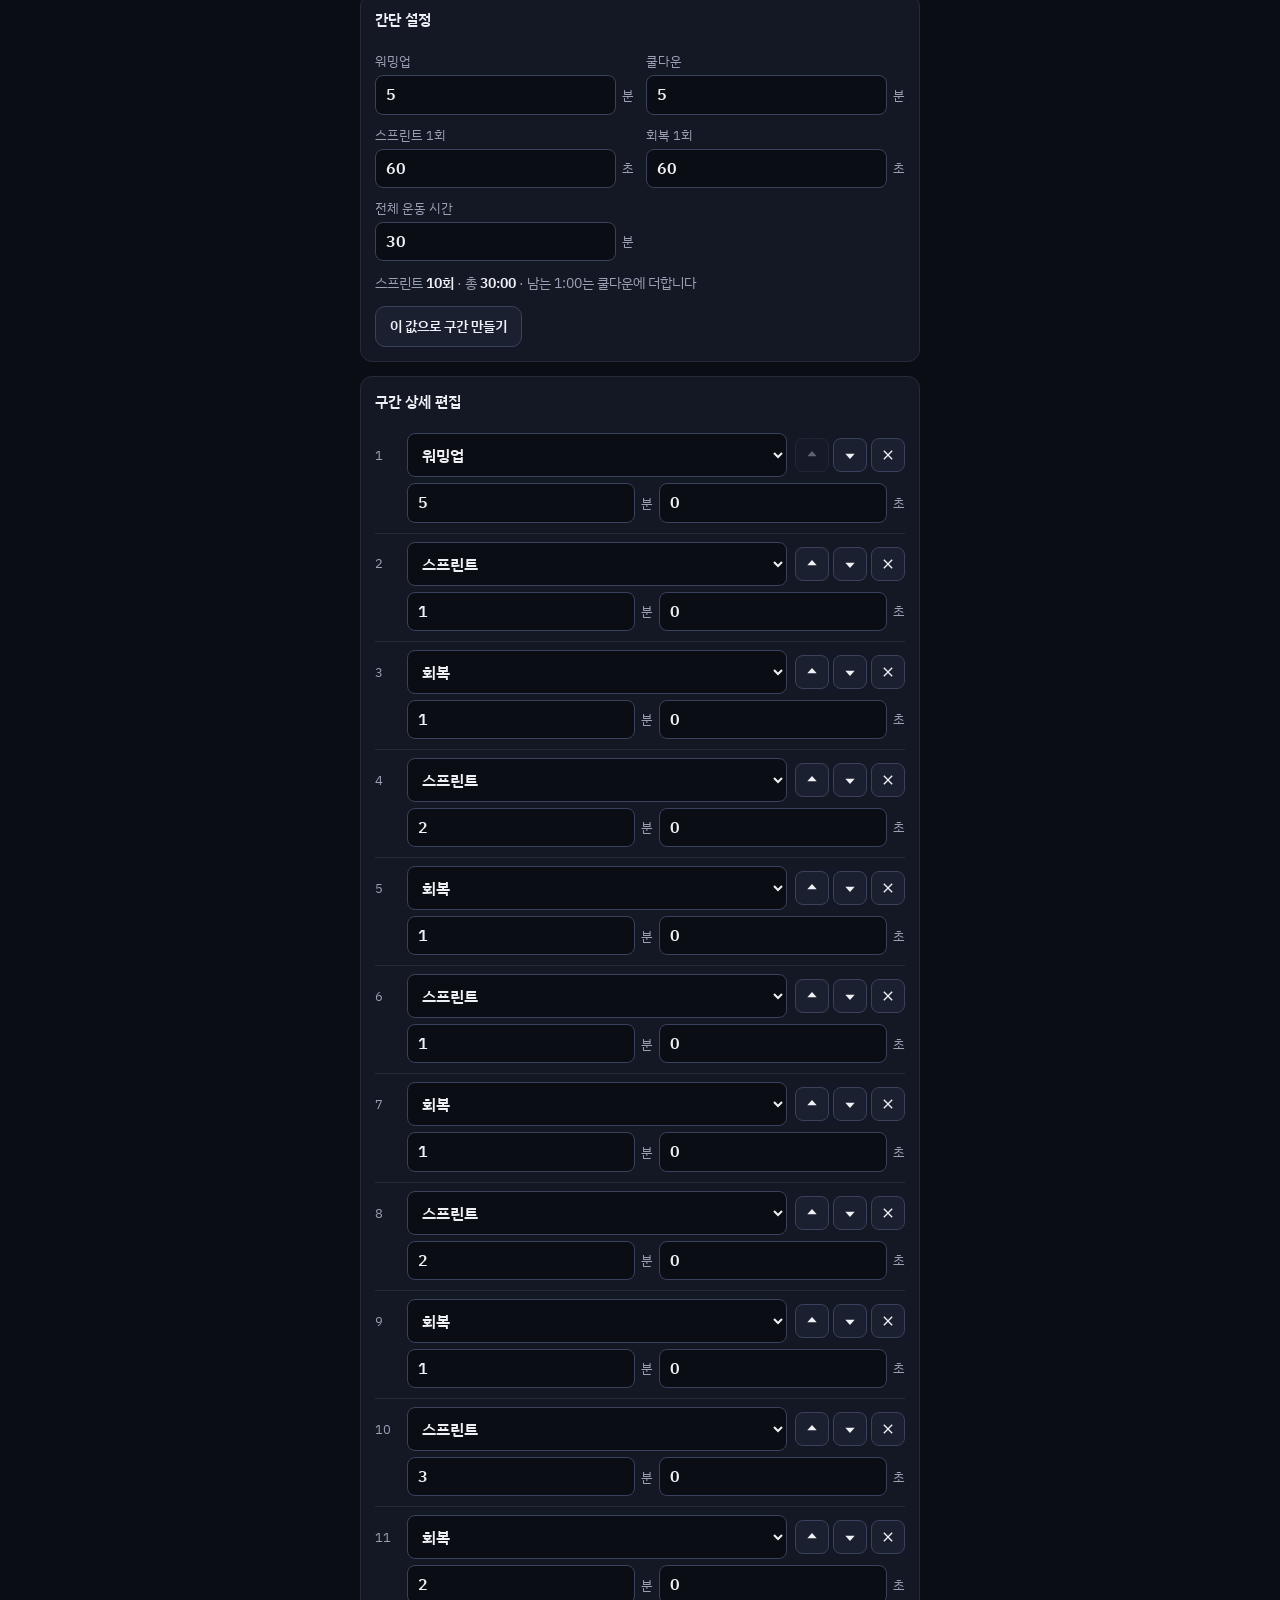
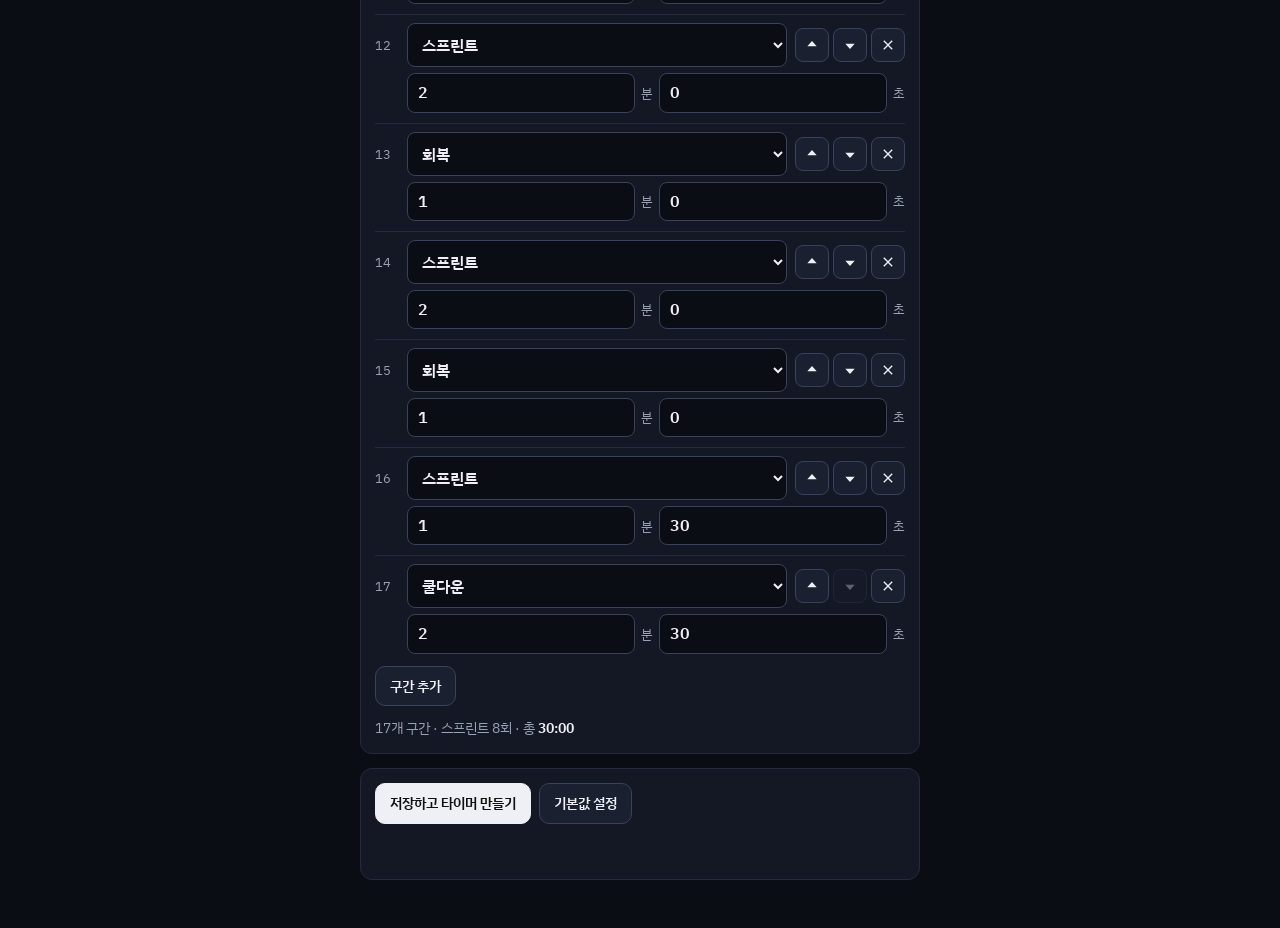
==== commit 70d09e04: "Make the 17-phase program the mobile default The last 5-minute cool-down becomes recovery 1:00, spri" ====
--- a/docs/index.html
+++ b/docs/index.html
@@ -210,7 +210,7 @@
           <button type="button" class="btn" id="reset">기본값 설정</button>
         </div>
         <div class="confirm" id="reset-confirm" hidden>
-          <span>원본 영상 구성(30분, 15구간)으로 되돌릴까요?</span>
+          <span>기본 구성(30분, 17구간)으로 되돌릴까요?</span>
           <button type="button" class="btn" id="reset-yes">되돌리기</button>
           <button type="button" class="btn" id="reset-no">취소</button>
         </div>
@@ -225,11 +225,12 @@
 (function () {
   'use strict';
 
-  // ---------- 기본 구성 (원본 영상과 동일, 총 30분) ----------
+  // ---------- 기본 구성 (원본 영상 기반, 마지막 쿨다운 일부를 회복·스프린트로 바꾼 구성, 총 30분) ----------
   var DEFAULT = [
     ['warmup', 300], ['sprint', 60], ['recovery', 60], ['sprint', 120], ['recovery', 60],
     ['sprint', 60], ['recovery', 60], ['sprint', 120], ['recovery', 60], ['sprint', 180],
-    ['recovery', 120], ['sprint', 120], ['recovery', 60], ['sprint', 120], ['cooldown', 300]
+    ['recovery', 120], ['sprint', 120], ['recovery', 60], ['sprint', 120], ['recovery', 60],
+    ['sprint', 90], ['cooldown', 150]
   ];
   var LEAD = 5, TAIL = 10, FPS = 2;
   var KINDS = {
@@ -446,7 +447,7 @@
     renderEditor();
     activate(DEFAULT, null);
     saveProgram(null);
-    say($('b-status'), '기본값(원본 영상 구성)으로 되돌렸습니다.', 'ok');
+    say($('b-status'), '기본 구성(30분, 17구간)으로 되돌렸습니다.', 'ok');
   });
 
   // ---------- 타이머 영상 만들기 (기기 안에서 바로 인코딩) ----------
